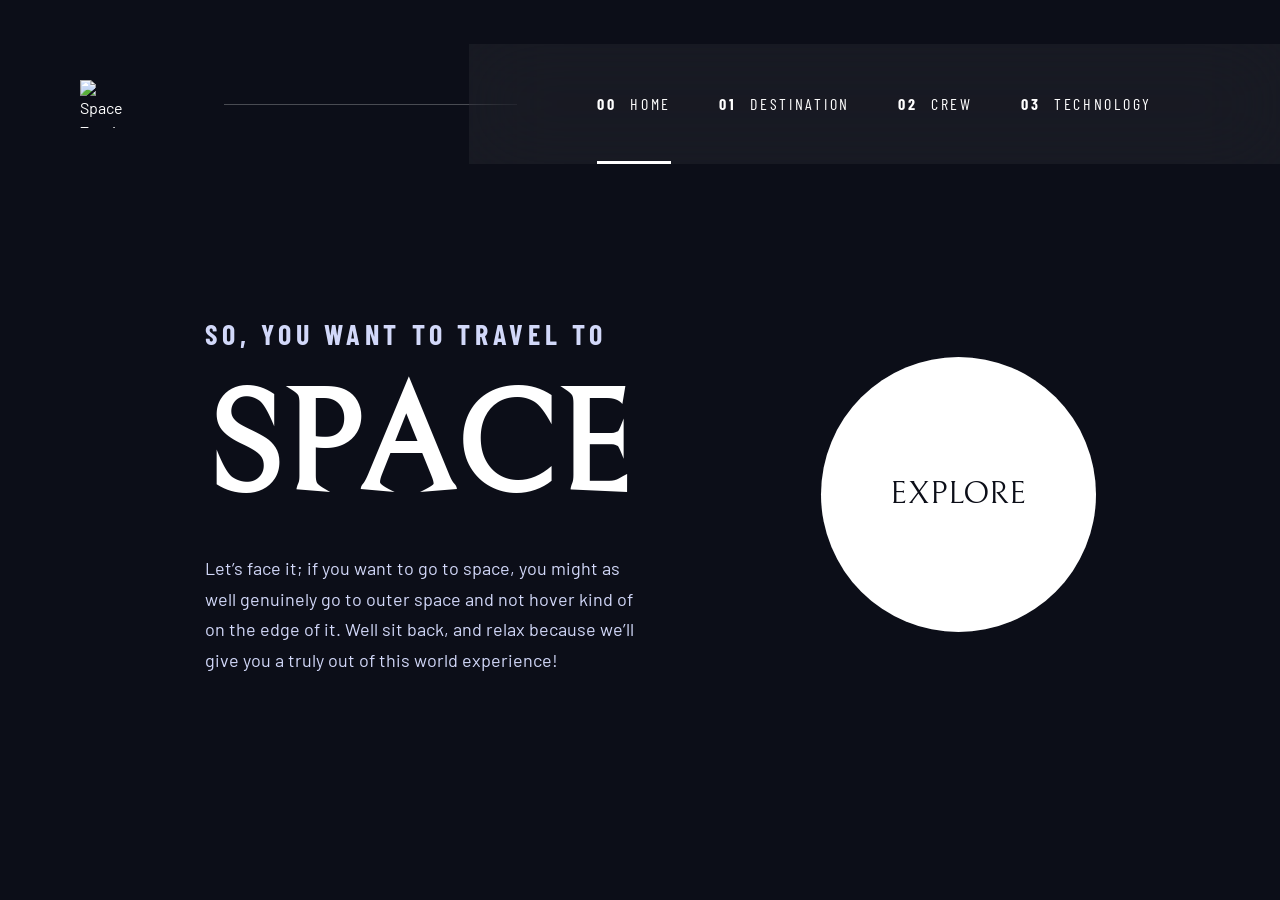
==== index.html @ 5d98bf6f "Update index.html" ====
<!DOCTYPE html>
<html lang="en">
<head>
  <meta charset="UTF-8">
  <meta http-equiv="X-UA-Compatible" content="IE=edge">
  <meta name="viewport" content="width=device-width, initial-scale=1.0">
  <link rel="stylesheet" href="css/reset.css">
  <link rel="stylesheet" href="css/style.css">
  <title>Space Tourism - Home</title>
  <script src="script.js" defer></script>
  
</head>
<body>
  <div class="page-container">
    <header class="header">
      <a href="index.html" class="header__logo-link">
        <img src="https://raw.githubusercontent.com/Kking927/space-tourism-multi-page-website/c124ceb71c9e15683adeff9bab0dc4fa76780b65/images/shared/logo.svg" alt="Space Tourism Star Logo" class="header__logo">
      </a>

      <div class="header__line"></div>

      <button class="nav-toggle" aria-controls="primary-nav" aria-expanded="false">
        <img src="https://raw.githubusercontent.com/Kking927/space-tourism-multi-page-website/c124ceb71c9e15683adeff9bab0dc4fa76780b65/images/shared/icon-hamburger.svg" alt="Open Menu" class="hamburger-icon">
        <img src="https://raw.githubusercontent.com/Kking927/space-tourism-multi-page-website/c124ceb71c9e15683adeff9bab0dc4fa76780b65/images/shared/icon-close.svg" alt="Close Menu" class="close-icon">
      </button>

      <nav class="nav" id="primary-nav">
        <ul class="nav__list">
          <li class="nav__item nav__item--active">
            <a href="index.html" class="nav__link"><span>00</span> Home</a>
          </li>
          <li class="nav__item">
            <a href="destination.html" class="nav__link"><span>01</span> Destination</a>
          </li>
          <li class="nav__item">
            <a href="crew.html" class="nav__link"><span>02</span> Crew</a>
          </li>
          <li class="nav__item">
            <a href="technology.html" class="nav__link"><span>03</span> Technology</a>
          </li>
        </ul>
      </nav>
    </header>

    <main class="hero">
      <div class="hero__content">
        <h1 class="hero__title">
          <span class="hero__span">So, you want to travel to </span>
          <span class="hero__main-text">Space</span>
        </h1>
        <p class="hero__description">Let’s face it; if you want to go to space, you might as well genuinely go to outer space and not hover kind of on the edge of it. Well sit back, and relax because we’ll give you a truly out of this world experience!</p>
      </div>

      <div class="hero__action">
        <a href="destination.html" class="hero__btn">Explore</a>
      </div>
    </main>
  </div>
</body>
</html>
---- css/style.css ----
@import url('https://fonts.googleapis.com/css2?family=Barlow+Condensed:ital,wght@0,400;0,700;1,400;1,700&family=Barlow:ital,wght@0,100;0,200;0,300;0,400;0,500;0,600;0,700;0,800;0,900;1,100;1,200;1,300;1,400;1,500;1,600;1,700;1,800;1,900&family=Bellefair&display=swap');

:root {
  /* colors */
  --blue-900: hsl(230 35% 7%);
  --blue-300: hsl(231 77% 90%);
  --white: hsl(0 0% 100%);

  --blue-900-raw: 230 35% 7%;
  --blue-300-raw: 231 77% 90%;
  --white-raw: 0 0% 100%;

  /* Font-families (Mapped safely to the imported engine weights) */
  --ff-serif: "Bellefair", serif;
  --ff-sans-cond: "Barlow Condensed", sans-serif;
  --ff-sans: "Barlow", sans-serif;

  /* font-sizes */
  --fs-preset-1: 9rem;
  --fs-preset-2: 6.25rem;
  --fs-preset-3: 3.5rem;
  --fs-preset-4: 2rem;
  --fs-preset-5: 1.75rem;
  --fs-preset-6: 1.75rem;
  --fs-preset-7: 0.875rem;
  --fs-preset-8: 1rem;
  --fs-preset-9: 1.125rem;

  /* letter spacing */
  --ls-preset-5: 4.75px;   /* Fine-tuned tracking match */
  --ls-preset-7: 2.35px;
  --ls-preset-8: 2.7px;

  /* spacing system */
  --space-1600: 8rem;
  --space-1200: 6rem;
  --space-1000: 5rem;
  --space-800: 4rem;
  --space-600: 3rem;
  --space-500: 2.5rem;
  --space-400: 2rem;
  --space-300: 1.5rem;
  --space-200: 1rem;
  --space-150: 0.75rem;
  --space-100: 0.5rem;
  --space-50: 0.25rem;
  --space-25: 0.125rem;
}

/* ==========================================================================
   00 HOMEPAGE STYLES
   ========================================================================== */

/* --- Body & Page --- */
body {
  line-height: 1.5;
  min-height: 100vh;
  text-rendering: optimizeSpeed;
  overflow-x: hidden;
  color: var(--white);
  font-family: var(--ff-sans);
  background-color: var(--blue-900);
  background-image: url("https://raw.githubusercontent.com/Kking927/space-tourism-multi-page-website/main/images/home/background-home-mobile.jpg");
  background-size: cover;
  background-position: center bottom;
  background-repeat: no-repeat;
  background-attachment: fixed;
}

.page-container {
  width: 100%;
  max-width: 90rem;
  margin: 0 auto;
  min-height: 100vh;
  display: flex;
  flex-direction: column;
}

/* Header Section */
.header {
  display: flex;
  justify-content: space-between;
  align-items: center;
  position: relative;
  min-height: clamp(5.5rem, 4.44vw + 4.46rem, 8.5rem);
  padding-inline: clamp(var(--space-300), 4vw + 0.5rem, var(--space-1000));
  z-index: 1000;
}

.header__logo {
  width: 2.5rem;
  height: 2.5rem;
}

.header__line {
  display: none;
}

.nav-toggle {
  position: absolute;
  right: clamp(var(--space-300), 4vw + 0.5rem, var(--space-1000));
  top: 50%;
  transform: translateY(-50%);
  z-index: 9999;
  padding: 0.5rem;
}

.nav-toggle .close-icon {
  display: none;
}

.nav-toggle[aria-expanded="true"] .hamburger-icon {
  display: none;
}

.nav-toggle[aria-expanded="true"] .close-icon {
  display: block;
}

.nav {
  position: fixed;
  inset: 0 0 0 30%;
  background-color: hsl(var(--blue-900-raw) / 0.95);
  backdrop-filter: blur(24px);
  padding: var(--space-1200) var(--space-400);
  transform: translateX(100%);
  transition: transform 0.3s ease-in-out;
  z-index: 999;
}

.nav[data-visible] {
  transform: translateX(0);
}

.nav__list {
  display: flex;
  flex-direction: column;
  gap: var(--space-400);
}

.nav__link {
  font-family: var(--ff-sans-cond);
  font-size: var(--fs-preset-8);
  letter-spacing: var(--ls-preset-8);
  text-transform: uppercase;
  display: block;
  padding-block: var(--space-50);
}

.nav__link span {
  font-weight: 700;
  margin-right: var(--space-100);
}

/* Hero Section */
.hero {
  flex-grow: 1;
  width: 100%;
  padding-inline: clamp(var(--space-300), 4vw + 0.5rem, var(--space-1000));
  padding-block-end: clamp(var(--space-600), 5vw + 1rem, var(--space-1600));
  display: flex;
  flex-direction: column;
  justify-content: space-around;
  align-items: center;
  text-align: center;
  gap: var(--space-600);
}

.hero__span {
  display: block;
  font-family: var(--ff-sans-cond);
  font-size: clamp(var(--fs-preset-8), 2.5vw, var(--fs-preset-5));
  letter-spacing: var(--ls-preset-5);
  color: var(--blue-300);
  text-transform: uppercase;
  margin-bottom: var(--space-200);
}

.hero__main-text {
  display: block;
  font-family: var(--ff-serif);
  font-size: clamp(5rem, 12vw, var(--fs-preset-1));
  text-transform: uppercase;
  color: var(--white);
  line-height: 1.1;
  margin-bottom: var(--space-300);
}

.hero__description {
  font-family: var(--ff-sans);
  font-size: clamp(0.9375rem, 1.5vw, var(--fs-preset-9));
  color: var(--blue-300);
  line-height: 1.7;
  max-width: 43ch;
  width: 100%;
  margin-inline: auto;
}

.hero__btn {
  display: grid;
  place-items: center;
  font-family: var(--ff-serif);
  font-size: clamp(1.25rem, 4vw, var(--fs-preset-4));
  text-transform: uppercase;
  color: var(--blue-900);
  background-color: var(--white);
  width: clamp(9.375rem, 25vw, 17.1875rem);
  height: clamp(9.375rem, 25vw, 17.1875rem);
  border-radius: 50%;
  position: relative;
  z-index: 1;
  transition: box-shadow 0.4s ease-in-out;
}

.hero__btn::after {
  content: "";
  position: absolute;
  inset: 0;
  background-color: hsl(var(--white-raw) / 0.1);
  border-radius: 50%;
  z-index: -1;
  transition: transform 0.4s cubic-bezier(0.25, 1, 0.5, 1);
}

.hero__btn:hover::after {
  transform: scale(1.5);
}

/* TABLET (768px Width and up) */
@media (min-width: 48rem) {
  body {
    background-image: url("https://raw.githubusercontent.com/Kking927/space-tourism-multi-page-website/main/images/home/background-home-tablet.jpg");
    background-position: center center;
  }

  .header {
    padding-inline-start: var(--space-500);
    padding-inline-end: 0;
  }

  .nav-toggle {
    display: none;
  }

  .nav {
    position: static;
    transform: none;
    background-color: hsl(var(--white-raw) / 0.05);
    backdrop-filter: blur(40px);
    padding-inline: var(--space-600);
    padding-block: 0;
    height: 100%;
    display: flex;
    align-items: center;
  }

  .nav__list {
    flex-direction: row;
    gap: var(--space-500);
    height: 100%;
  }

  .nav__item {
    height: 100%;
    display: flex;
    align-items: center;
    position: relative;
  }

  .nav__link {
    padding-block: var(--space-500);
    font-size: var(--fs-preset-7);
  }

  .nav__link span {
    display: none;
  }

  .nav__item::after {
    content: "";
    position: absolute;
    bottom: 0;
    left: 0;
    width: 100%;
    height: 3px;
    background-color: transparent;
    transition: background-color 0.2s ease;
  }

  .nav__item:hover::after {
    background-color: hsl(var(--white-raw) / 0.5);
  }

  .nav__item--active::after {
    background-color: var(--white);
  }

  .hero {
    flex-direction: column;
    justify-content: center;
    align-items: center;
    text-align: center;
    gap: var(--space-800); 
    padding-block-start: var(--space-600);
  }

  .hero__content {
    margin-inline: auto;
  }

  .hero__action {
    margin-inline: auto; 
  }
}

/* DESKTOP (1024px Width and up) */
@media (min-width: 64rem) {
  body {
    background-image: url("https://raw.githubusercontent.com/Kking927/space-tourism-multi-page-website/main/images/home/background-home-desktop.jpg");
  }

  .header {
    margin-block-start: var(--space-500);
    padding-inline-start: var(--space-1000);
  }

  .header__logo {
    width: 3rem;
    height: 3rem;
  }

  .header__line {
    display: block;
    height: 1px;
    background-color: hsl(var(--white-raw) / 0.25);
    flex-grow: 1;
    margin-inline-start: var(--space-1200);
    margin-inline-end: calc(var(--space-600) * -1);
    z-index: 10;
    position: relative;
  }

  .nav {
    padding-inline-start: var(--space-1600);
    padding-inline-end: var(--space-1600);
  }

  .nav__list {
    gap: var(--space-600);
  }

  .nav__link span {
    display: inline-block;
  }

  .hero {
    flex-direction: row;
    justify-content: space-between;
    align-items: center;
    text-align: left;
    max-width: 69.375rem;
    margin: 0 auto;
    width: 100%;
    padding-block-end: var(--space-1600);
  }

  .hero__description {
    margin-inline: 0;
  }

  .hero__action {
    margin-inline-end: var(--space-500);
  }
}

/* ==========================================================================
   DESTIONATION STYLES
   ========================================================================== */

/* Header Section */
.header {
  display: flex;
  justify-content: space-between;
  align-items: center;
  position: relative;
  min-height: clamp(5.5rem, 4.44vw + 4.46rem, 8.5rem);
  padding-inline: clamp(var(--space-300), 4vw + 0.5rem, var(--space-1000));
  z-index: 1000;
}

.header__logo {
  width: 2.5rem;
  height: 2.5rem;
}

.header__line {
  display: none;
}

.nav-toggle {
  position: absolute;
  right: clamp(var(--space-300), 4vw + 0.5rem, var(--space-1000));
  top: 50%;
  transform: translateY(-50%);
  z-index: 9999;
  padding: 0.5rem;
}

.nav-toggle .close-icon {
  display: none;
}

.nav-toggle[aria-expanded="true"] .hamburger-icon {
  display: none;
}

.nav-toggle[aria-expanded="true"] .close-icon {
  display: block;
}

.nav {
  position: fixed;
  inset: 0 0 0 30%;
  background-color: hsl(var(--blue-900-raw) / 0.95);
  backdrop-filter: blur(24px);
  padding: var(--space-1200) var(--space-400);
  transform: translateX(100%);
  transition: transform 0.3s ease-in-out;
  z-index: 999;
}

.nav[data-visible] {
  transform: translateX(0);
}

.nav__list {
  display: flex;
  flex-direction: column;
  gap: var(--space-400);
}

.nav__link {
  font-family: var(--ff-sans-cond);
  font-size: var(--fs-preset-8);
  letter-spacing: var(--ls-preset-8);
  text-transform: uppercase;
  display: block;
  padding-block: var(--space-50);
}

.nav__link span {
  font-weight: 700;
  margin-right: var(--space-100);
}

/* ==========================================================================
   DESTINATION CORE LAYOUTS (Mobile First Defaults)
   ========================================================================== */

.destination-main {
  flex-grow: 1;
  display: flex;
  flex-direction: column;
  padding-inline: var(--space-400);
  padding-block-end: var(--space-800);
}

.destination-container {
  display: grid;
  grid-template-columns: 1fr;
  gap: var(--space-200);
  max-width: 65rem;
  margin: 0 auto;
  width: 100%;
  text-align: center;
}

.destination__title {
  font-family: var(--ff-sans-cond);
  font-size: clamp(var(--fs-preset-8), 4vw, var(--fs-preset-5));
  letter-spacing: var(--ls-preset-5);
  font-weight: 400;
  text-transform: uppercase;
  margin-block-start: var(--space-200);
  margin-block-end: var(--space-400);
}

.destination__title-number {
  font-weight: 700;
  opacity: 0.25;
  margin-inline-end: var(--space-150);
}

.destination__image-wrapper {
  max-width: clamp(9rem, 30vw, 24rem);
  margin: 0 auto;
}

.destination__image {
  width: 100%;
  height: auto;
}

.planet-selector {
  margin-block-start: var(--space-200);
  margin-block-end: var(--space-300);
}

.planet-selector__list {
  display: flex;
  justify-content: center;
  gap: var(--space-400);
}

.planet-selector__btn {
  font-family: var(--ff-sans-cond);
  font-size: var(--fs-preset-8);
  letter-spacing: var(--ls-preset-8);
  text-transform: uppercase;
  color: var(--blue-300);
  padding-block-end: var(--space-50);
  position: relative;
}

.planet-selector__btn::after {
  content: "";
  position: absolute;
  bottom: 0;
  left: 0;
  width: 100%;
  height: 3px;
  background-color: transparent;
  transition: background-color 0.2s ease;
}

.planet-selector__btn:hover::after {
  background-color: hsl(var(--white-raw) / 0.5);
}

.planet-selector__btn--active {
  color: var(--white);
}

.planet-selector__btn--active::after {
  background-color: var(--white);
}

/* --- Main Typography Readout --- */
.planet-details__name {
  font-family: var(--ff-serif);
  font-size: 5rem;
  text-transform: uppercase;
  font-weight: 400;
  margin-block-end: var(--space-100);
  line-height: 1.1;
}

.planet-details__description {
  color: var(--blue-300);
  font-family: var(--ff-sans);
  line-height: 1.7;
  font-size: var(--fs-preset-8);
  max-width: 28rem;
  margin-block-end: var(--space-600);
}

.planet-details__divider {
  border: 0;
  height: 1px;
  background-color: hsl(var(--white-raw) / 0.1);
  margin-block-end: var(--space-400);
  max-width: 28rem;
}

/* --- Stats Sub-panel --- */
.planet-stats {
  display: flex;
  flex-direction: column;
  gap: var(--space-400);
}

.planet-stats__group {
  display: flex;
  flex-direction: column;
  gap: var(--space-100);
}

.planet-stats__label {
  font-family: var(--ff-sans-cond);
  font-size: var(--fs-preset-7);
  letter-spacing: var(--ls-preset-7);
  text-transform: uppercase;
  color: var(--blue-300);
}

.planet-stats__value {
  font-family: var(--ff-serif);
  font-size: var(--fs-preset-5);
  text-transform: uppercase;
}

/* ==========================================================================
   RESPONSIVE DESIGN BREAKPOINTS
   ========================================================================== */

/* TABLET (768px Width and up) */
@media (min-width: 48rem) {
  body {
    background-image: url("https://github.com/Kking927/space-tourism-multi-page-website/blob/main/images/destination/background-destination-tablet.jpg?raw=true");
    background-position: center center;
  }

  .header {
    padding-inline-start: var(--space-500);
    padding-inline-end: 0;
  }

  .nav-toggle {
    display: none !important;
  }

  .nav {
    position: static;
    transform: none !important;
    background-color: hsl(var(--white-raw) / 0.05);
    backdrop-filter: blur(40px);
    padding-inline: var(--space-600);
    padding-block: 0;
    height: 100%;
    display: flex;
    align-items: center;
  }

  .nav__list {
    flex-direction: row;
    gap: var(--space-500);
    height: 100%;
  }

  .nav__item {
    height: 100%;
    display: flex;
    align-items: center;
  }

  .nav__link {
    font-size: var(--fs-preset-8);
    letter-spacing: var(--ls-preset-8);
    padding-block: var(--space-600);
    position: relative;
  }

  .nav__link::after {
    content: "";
    position: absolute;
    bottom: 0;
    left: 0;
    width: 100%;
    height: 3px;
    background-color: transparent;
    transition: background-color 0.2s ease;
  }

  .nav__link:hover::after {
    background-color: hsl(var(--white-raw) / 0.5);
  }

  .nav__item--active .nav__link::after {
    background-color: var(--white);
  }

  .nav__link span {
    display: none;
  }

  .destination-container {
    grid-template-columns: 1fr 1fr;
    text-align: left;
    max-width: 75rem;
    column-gap: var(--space-1600);
    align-items: end;
    margin-block-start: var(--space-800);
  }

  .destination__image-wrapper {
    margin-inline-start: 0;
    max-width: 28rem;
    width: 100%;
    margin-block-end: 0;
  }

  .destination__data-column {
    display: flex;
    flex-direction: column;
    align-items: flex-start;
    justify-self: end;
    padding-block-start: var(--space-1200);
    width: 100%;
    max-width: 28rem;
  }

  .planet-details__description,
  .planet-details__divider {
    max-width: 36rem;
    margin-inline: auto;
  }

  .planet-stats {
    flex-direction: row;
    justify-content: center;
    gap: var(--space-1200);
  }
}

/* DESKTOP (1024px Width and up) */
@media (min-width: 64rem) {
  body {
    background-image: url("https://github.com/Kking927/space-tourism-multi-page-website/blob/main/images/destination/background-destination-desktop.jpg?raw=true");
  }

  .header {
    margin-block-start: var(--space-500);
    padding-inline-start: var(--space-1000);
  }

  .header__logo {
    width: 3rem;
    height: 3rem;
  }

  .header__line {
    display: block;
    height: 1px;
    background-color: hsl(var(--white-raw) / 0.25);
    flex-grow: 1;
    margin-inline-start: var(--space-1200);
    margin-inline-end: calc(var(--space-600) * -1);
    z-index: 10;
    position: relative;
  }

  .nav {
    padding-inline: var(--space-1600);
  }

  .nav__list {
    gap: var(--space-600);
  }

  .nav__link span {
    display: inline-block;
    font-weight: 700;
    margin-right: var(--space-100);
  }

  .destination-main {
    padding-inline: var(--space-1600);
  }
  
  .destination-container {
    grid-template-columns: 1fr 1fr;
    text-align: left;
    max-width: 75rem;
    column-gap: var(--space-1600);
    align-items: end;
    margin-block-start: var(--space-800);
  }

  .destination__visual-column {
    display: flex;
    flex-direction: column;
    align-items: flex-start;
    width: 100%;
  }

  .destination__title {
    margin-block-end: var(--space-1200);
    font-size: var(--fs-preset-5);
  }

  .destination__image-wrapper {
    margin-inline-start: 0;
    max-width: 30rem;
    width: 100%;
    margin-block-end: 0;
    padding-inline-start: var(--space-800);
  }
  
  .destination__data-column {
    display: flex;
    flex-direction: column;
    align-items: flex-start;
    justify-self: end; 
    padding-block-start: var(--space-1200);
    width: 100%;
    max-width: 28rem;
  }

  .planet-selector {
    margin-block-start: 0;
    margin-block-end: var(--space-400);
  }

  .planet-selector__list {
    justify-content: flex-start;
  }

  .planet-details__name {
    font-size: 6.25rem;
  }

  .planet-details__description {
    margin-inline-start: 0;
    max-width: 24.75rem;
  }

  .planet-details__divider {
    margin-inline: 0;
    max-width: 28rem;
  }

  .planet-stats {
    flex-direction: row;
    justify-content: flex-start;
    gap: var(--space-1600);
  }
}
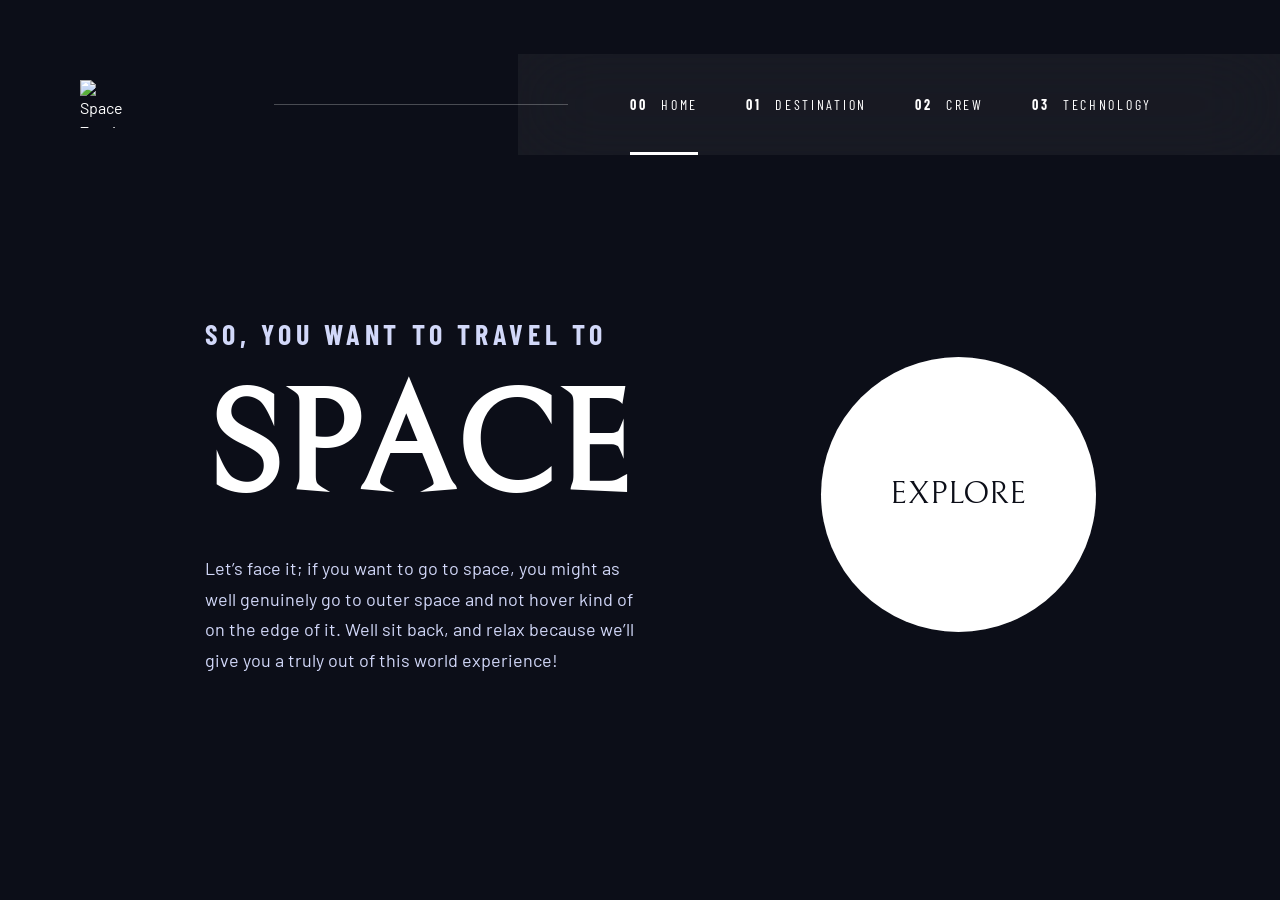
==== commit f74135b4: "Add class to body element for home page" ====
--- a/index.html
+++ b/index.html
@@ -7,10 +7,10 @@
   <link rel="stylesheet" href="css/reset.css">
   <link rel="stylesheet" href="css/style.css">
   <title>Space Tourism - Home</title>
-  <script src="script.js" defer></script>
+  <script src="js/navigation.js" defer></script>
+</head>
   
-</head>
-<body>
+<body class="page-home">
   <div class="page-container">
     <header class="header">
       <a href="index.html" class="header__logo-link">
--- a/css/style.css
+++ b/css/style.css
@@ -1,7 +1,7 @@
-@import url('https://fonts.googleapis.com/css2?family=Barlow+Condensed:ital,wght@0,400;0,700;1,400;1,700&family=Barlow:ital,wght@0,100;0,200;0,300;0,400;0,500;0,600;0,700;0,800;0,900;1,100;1,200;1,300;1,400;1,500;1,600;1,700;1,800;1,900&family=Bellefair&display=swap');
+@import url("https://fonts.googleapis.com/css2?family=Barlow+Condensed:ital,wght@0,400;0,700;1,400;1,700&family=Barlow:ital,wght@0,100;0,200;0,300;0,400;0,500;0,600;0,700;0,800;0,900;1,100;1,200;1,300;1,400;1,500;1,600;1,700;1,800;1,900&family=Bellefair&display=swap");
 
 :root {
-  /* colors */
+  /* Colors */
   --blue-900: hsl(230 35% 7%);
   --blue-300: hsl(231 77% 90%);
   --white: hsl(0 0% 100%);
@@ -10,12 +10,12 @@
   --blue-300-raw: 231 77% 90%;
   --white-raw: 0 0% 100%;
 
-  /* Font-families (Mapped safely to the imported engine weights) */
+  /* Font-families */
   --ff-serif: "Bellefair", serif;
   --ff-sans-cond: "Barlow Condensed", sans-serif;
   --ff-sans: "Barlow", sans-serif;
 
-  /* font-sizes */
+  /* Font-sizes */
   --fs-preset-1: 9rem;
   --fs-preset-2: 6.25rem;
   --fs-preset-3: 3.5rem;
@@ -26,12 +26,12 @@
   --fs-preset-8: 1rem;
   --fs-preset-9: 1.125rem;
 
-  /* letter spacing */
-  --ls-preset-5: 4.75px;   /* Fine-tuned tracking match */
+  /* Letter spacing */
+  --ls-preset-5: 4.75px;
   --ls-preset-7: 2.35px;
   --ls-preset-8: 2.7px;
 
-  /* spacing system */
+  /* Spacing system */
   --space-1600: 8rem;
   --space-1200: 6rem;
   --space-1000: 5rem;
@@ -48,23 +48,40 @@
 }
 
 /* ==========================================================================
-   00 HOMEPAGE STYLES
+   GLOBAL / BASE STYLES (Mobile First Defaults)
    ========================================================================== */
 
-/* --- Body & Page --- */
+/* --- Body Base --- */
 body {
   line-height: 1.5;
   min-height: 100vh;
   text-rendering: optimizeSpeed;
+  overflow-y: auto;
   overflow-x: hidden;
   color: var(--white);
   font-family: var(--ff-sans);
   background-color: var(--blue-900);
-  background-image: url("https://raw.githubusercontent.com/Kking927/space-tourism-multi-page-website/main/images/home/background-home-mobile.jpg");
   background-size: cover;
   background-position: center bottom;
   background-repeat: no-repeat;
   background-attachment: fixed;
+}
+
+/* --- Mobile Background Images --- */
+.page-home {
+  background-image: url("https://github.com/Kking927/space-tourism-multi-page-website/blob/main/images/home/background-home-mobile.jpg?raw=true");
+}
+
+.page-destination {
+  background-image: url("https://github.com/Kking927/space-tourism-multi-page-website/blob/main/images/destination/background-destination-mobile.jpg?raw=true");
+}
+
+.page-crew {
+  background-image: url("https://github.com/Kking927/space-tourism-multi-page-website/blob/main/images/crew/background-crew-mobile.jpg?raw=true");
+}
+
+.page-technology {
+  background-image: url("https://github.com/Kking927/space-tourism-multi-page-website/blob/main/images/technology/background-technology-mobile.jpg?raw=true");
 }
 
 .page-container {
@@ -76,7 +93,7 @@
   flex-direction: column;
 }
 
-/* Header Section */
+/* --- Header & Navigation --- */
 .header {
   display: flex;
   justify-content: space-between;
@@ -152,7 +169,9 @@
   margin-right: var(--space-100);
 }
 
-/* Hero Section */
+/* ==========================================================================
+   HOMEPAGE LAYOUT (Mobile Defaults)
+   ========================================================================== */
 .hero {
   flex-grow: 1;
   width: 100%;
@@ -226,237 +245,9 @@
   transform: scale(1.5);
 }
 
-/* TABLET (768px Width and up) */
-@media (min-width: 48rem) {
-  body {
-    background-image: url("https://raw.githubusercontent.com/Kking927/space-tourism-multi-page-website/main/images/home/background-home-tablet.jpg");
-    background-position: center center;
-  }
-
-  .header {
-    padding-inline-start: var(--space-500);
-    padding-inline-end: 0;
-  }
-
-  .nav-toggle {
-    display: none;
-  }
-
-  .nav {
-    position: static;
-    transform: none;
-    background-color: hsl(var(--white-raw) / 0.05);
-    backdrop-filter: blur(40px);
-    padding-inline: var(--space-600);
-    padding-block: 0;
-    height: 100%;
-    display: flex;
-    align-items: center;
-  }
-
-  .nav__list {
-    flex-direction: row;
-    gap: var(--space-500);
-    height: 100%;
-  }
-
-  .nav__item {
-    height: 100%;
-    display: flex;
-    align-items: center;
-    position: relative;
-  }
-
-  .nav__link {
-    padding-block: var(--space-500);
-    font-size: var(--fs-preset-7);
-  }
-
-  .nav__link span {
-    display: none;
-  }
-
-  .nav__item::after {
-    content: "";
-    position: absolute;
-    bottom: 0;
-    left: 0;
-    width: 100%;
-    height: 3px;
-    background-color: transparent;
-    transition: background-color 0.2s ease;
-  }
-
-  .nav__item:hover::after {
-    background-color: hsl(var(--white-raw) / 0.5);
-  }
-
-  .nav__item--active::after {
-    background-color: var(--white);
-  }
-
-  .hero {
-    flex-direction: column;
-    justify-content: center;
-    align-items: center;
-    text-align: center;
-    gap: var(--space-800); 
-    padding-block-start: var(--space-600);
-  }
-
-  .hero__content {
-    margin-inline: auto;
-  }
-
-  .hero__action {
-    margin-inline: auto; 
-  }
-}
-
-/* DESKTOP (1024px Width and up) */
-@media (min-width: 64rem) {
-  body {
-    background-image: url("https://raw.githubusercontent.com/Kking927/space-tourism-multi-page-website/main/images/home/background-home-desktop.jpg");
-  }
-
-  .header {
-    margin-block-start: var(--space-500);
-    padding-inline-start: var(--space-1000);
-  }
-
-  .header__logo {
-    width: 3rem;
-    height: 3rem;
-  }
-
-  .header__line {
-    display: block;
-    height: 1px;
-    background-color: hsl(var(--white-raw) / 0.25);
-    flex-grow: 1;
-    margin-inline-start: var(--space-1200);
-    margin-inline-end: calc(var(--space-600) * -1);
-    z-index: 10;
-    position: relative;
-  }
-
-  .nav {
-    padding-inline-start: var(--space-1600);
-    padding-inline-end: var(--space-1600);
-  }
-
-  .nav__list {
-    gap: var(--space-600);
-  }
-
-  .nav__link span {
-    display: inline-block;
-  }
-
-  .hero {
-    flex-direction: row;
-    justify-content: space-between;
-    align-items: center;
-    text-align: left;
-    max-width: 69.375rem;
-    margin: 0 auto;
-    width: 100%;
-    padding-block-end: var(--space-1600);
-  }
-
-  .hero__description {
-    margin-inline: 0;
-  }
-
-  .hero__action {
-    margin-inline-end: var(--space-500);
-  }
-}
-
 /* ==========================================================================
-   DESTIONATION STYLES
+   DESTINATION LAYOUT (Mobile Defaults)
    ========================================================================== */
-
-/* Header Section */
-.header {
-  display: flex;
-  justify-content: space-between;
-  align-items: center;
-  position: relative;
-  min-height: clamp(5.5rem, 4.44vw + 4.46rem, 8.5rem);
-  padding-inline: clamp(var(--space-300), 4vw + 0.5rem, var(--space-1000));
-  z-index: 1000;
-}
-
-.header__logo {
-  width: 2.5rem;
-  height: 2.5rem;
-}
-
-.header__line {
-  display: none;
-}
-
-.nav-toggle {
-  position: absolute;
-  right: clamp(var(--space-300), 4vw + 0.5rem, var(--space-1000));
-  top: 50%;
-  transform: translateY(-50%);
-  z-index: 9999;
-  padding: 0.5rem;
-}
-
-.nav-toggle .close-icon {
-  display: none;
-}
-
-.nav-toggle[aria-expanded="true"] .hamburger-icon {
-  display: none;
-}
-
-.nav-toggle[aria-expanded="true"] .close-icon {
-  display: block;
-}
-
-.nav {
-  position: fixed;
-  inset: 0 0 0 30%;
-  background-color: hsl(var(--blue-900-raw) / 0.95);
-  backdrop-filter: blur(24px);
-  padding: var(--space-1200) var(--space-400);
-  transform: translateX(100%);
-  transition: transform 0.3s ease-in-out;
-  z-index: 999;
-}
-
-.nav[data-visible] {
-  transform: translateX(0);
-}
-
-.nav__list {
-  display: flex;
-  flex-direction: column;
-  gap: var(--space-400);
-}
-
-.nav__link {
-  font-family: var(--ff-sans-cond);
-  font-size: var(--fs-preset-8);
-  letter-spacing: var(--ls-preset-8);
-  text-transform: uppercase;
-  display: block;
-  padding-block: var(--space-50);
-}
-
-.nav__link span {
-  font-weight: 700;
-  margin-right: var(--space-100);
-}
-
-/* ==========================================================================
-   DESTINATION CORE LAYOUTS (Mobile First Defaults)
-   ========================================================================== */
-
 .destination-main {
   flex-grow: 1;
   display: flex;
@@ -545,7 +336,6 @@
   background-color: var(--white);
 }
 
-/* --- Main Typography Readout --- */
 .planet-details__name {
   font-family: var(--ff-serif);
   font-size: 5rem;
@@ -572,7 +362,6 @@
   max-width: 28rem;
 }
 
-/* --- Stats Sub-panel --- */
 .planet-stats {
   display: flex;
   flex-direction: column;
@@ -600,16 +389,148 @@
 }
 
 /* ==========================================================================
-   RESPONSIVE DESIGN BREAKPOINTS
+   CREW LAYOUT (Mobile Defaults)
    ========================================================================== */
-
-/* TABLET (768px Width and up) */
+.crew-main {
+  flex-grow: 1;
+  display: grid;
+  align-items: start;
+  padding-block: clamp(var(--space-200), 4vh, var(--space-600));
+  padding-inline: clamp(var(--space-400), 5vw, var(--space-800));
+}
+
+.crew-grid-container {
+  display: grid;
+  grid-template-columns: 1fr;
+  gap: clamp(var(--space-200), 3vh, var(--space-400));
+  width: 100%;
+  max-width: 70rem;
+  margin: 0 auto;
+  text-align: center;
+}
+
+.crew__data-column {
+  display: flex;
+  flex-direction: column;
+  justify-content: center;
+}
+
+.crew__title {
+  font-family: var(--ff-sans-cond);
+  font-size: clamp(var(--fs-preset-8), 4vw, var(--fs-preset-5));
+  letter-spacing: var(--ls-preset-5);
+  text-transform: uppercase;
+  color: var(--white);
+  font-weight: 400;
+  margin-block-end: clamp(var(--space-300), 5vh, var(--space-800));
+  text-align: left;
+}
+
+.crew__title-number {
+  font-weight: 700;
+  color: hsl(var(--white-raw) / 0.25);
+  margin-inline-end: var(--space-200);
+}
+
+.crew__details {
+  margin-block-end: clamp(var(--space-300), 4vh, var(--space-600));
+}
+
+.crew__details-role {
+  font-family: var(--ff-serif);
+  font-size: clamp(var(--fs-preset-8), 3.5vw, var(--fs-preset-4));
+  text-transform: uppercase;
+  color: hsl(var(--white-raw) / 0.5);
+  margin-block-end: var(--space-50);
+}
+
+.crew__details-name {
+  font-family: var(--ff-serif);
+  font-size: clamp(var(--fs-preset-5), 7vw, var(--fs-preset-3));
+  text-transform: uppercase;
+  color: var(--white);
+  font-weight: 400;
+  margin-block-end: var(--space-300);
+}
+
+.crew__details-bio {
+  font-family: var(--ff-sans);
+  font-size: clamp(0.95rem, 3vw, var(--fs-preset-9));
+  color: var(--blue-300);
+  line-height: 1.8;
+  max-width: 28rem;
+  margin: 0 auto;
+}
+
+.crew-slider-controls {
+  display: flex;
+  justify-content: center;
+  gap: var(--space-300);
+  margin-block-end: clamp(var(--space-200), 3vh, var(--space-400));
+}
+
+.crew-slider__dot {
+  width: 0.95rem;
+  height: 0.95rem;
+  border-radius: 50%;
+  background-color: hsl(var(--white-raw) / 0.17);
+  transition: background-color 0.2s cubic-bezier(0.4, 0, 0.2, 1);
+}
+
+.crew-slider__dot:hover {
+  background-color: hsl(var(--white-raw) / 0.5);
+}
+
+.crew-slider__dot--active {
+  background-color: var(--white);
+}
+
+.crew__visual-column {
+  display: flex;
+  justify-content: center;
+  align-items: end;
+}
+
+.crew__image-wrapper {
+  width: 100%;
+  max-width: 28rem;
+  display: flex;
+  justify-content: center;
+}
+
+.crew__image {
+  width: auto;
+  height: auto;
+  max-height: clamp(15rem, 35vh, 25rem);
+  object-fit: contain;
+}
+
+/* ==========================================================================
+   TABLET MEDIA QUERY (min-width: 48rem)
+   ========================================================================== */
 @media (min-width: 48rem) {
   body {
+    background-position: center center;
+  }
+
+  /* --- Tablet Background Images --- */
+  .page-home {
+    background-image: url("https://github.com/Kking927/space-tourism-multi-page-website/blob/main/images/home/background-home-tablet.jpg?raw=true");
+  }
+
+  .page-destination {
     background-image: url("https://github.com/Kking927/space-tourism-multi-page-website/blob/main/images/destination/background-destination-tablet.jpg?raw=true");
-    background-position: center center;
-  }
-
+  }
+
+  .page-crew {
+    background-image: url("https://github.com/Kking927/space-tourism-multi-page-website/blob/main/images/crew/background-crew-tablet.jpg?raw=true");
+  }
+
+  .page-technology {
+    background-image: url("https://github.com/Kking927/space-tourism-multi-page-website/blob/main/images/technology/background-technology-tablet.jpg?raw=true");
+  }
+
+  /* --- Header & Navigation --- */
   .header {
     padding-inline-start: var(--space-500);
     padding-inline-end: 0;
@@ -641,16 +562,19 @@
     height: 100%;
     display: flex;
     align-items: center;
+    position: relative;
   }
 
   .nav__link {
-    font-size: var(--fs-preset-8);
-    letter-spacing: var(--ls-preset-8);
-    padding-block: var(--space-600);
-    position: relative;
-  }
-
-  .nav__link::after {
+    padding-block: var(--space-500);
+    font-size: var(--fs-preset-7);
+  }
+
+  .nav__link span {
+    display: none;
+  }
+
+  .nav__item::after {
     content: "";
     position: absolute;
     bottom: 0;
@@ -661,18 +585,30 @@
     transition: background-color 0.2s ease;
   }
 
-  .nav__link:hover::after {
+  .nav__item:hover::after {
     background-color: hsl(var(--white-raw) / 0.5);
   }
 
-  .nav__item--active .nav__link::after {
+  .nav__item--active::after {
     background-color: var(--white);
   }
 
-  .nav__link span {
-    display: none;
-  }
-
+  /* --- Home Tablet --- */
+  .hero {
+    flex-direction: column;
+    justify-content: center;
+    align-items: center;
+    text-align: center;
+    gap: var(--space-800);
+    padding-block-start: var(--space-600);
+  }
+
+  .hero__content,
+  .hero__action {
+    margin-inline: auto;
+  }
+
+  /* --- Destination Tablet --- */
   .destination-container {
     grid-template-columns: 1fr 1fr;
     text-align: left;
@@ -710,17 +646,54 @@
     justify-content: center;
     gap: var(--space-1200);
   }
-}
-
-/* DESKTOP (1024px Width and up) */
+
+  /* --- Crew Tablet --- */
+  .crew-main {
+    padding-inline: var(--space-600);
+  }
+
+  .crew-grid-container {
+    gap: var(--space-800);
+  }
+
+  .crew__details-bio {
+    max-width: 37rem;
+  }
+
+  .crew__image {
+    max-height: 40rem;
+  }
+}
+
+/* ==========================================================================
+   DESKTOP MEDIA QUERY (min-width: 64rem)
+   ========================================================================== */
 @media (min-width: 64rem) {
-  body {
+  /* --- Desktop Background Images --- */
+  .page-home {
+    background-image: url("https://github.com/Kking927/space-tourism-multi-page-website/blob/main/images/home/background-home-desktop.jpg?raw=true");
+  }
+
+  .page-destination {
     background-image: url("https://github.com/Kking927/space-tourism-multi-page-website/blob/main/images/destination/background-destination-desktop.jpg?raw=true");
   }
 
+  .page-crew {
+    background-image: url("https://github.com/Kking927/space-tourism-multi-page-website/blob/main/images/crew/background-crew-desktop.jpg?raw=true");
+  }
+
+  .page-technology {
+    background-image: url("https://github.com/Kking927/space-tourism-multi-page-website/blob/main/images/technology/background-technology-desktop.jpg?raw=true");
+  }
+
+  /* --- Desktop Header & Navigation --- */
   .header {
     margin-block-start: var(--space-500);
     padding-inline-start: var(--space-1000);
+    padding-inline-end: 0;
+    display: flex;
+    align-items: center;
+    position: relative;
   }
 
   .header__logo {
@@ -734,29 +707,63 @@
     background-color: hsl(var(--white-raw) / 0.25);
     flex-grow: 1;
     margin-inline-start: var(--space-1200);
-    margin-inline-end: calc(var(--space-600) * -1);
+    position: relative;
+    left: 50px;
     z-index: 10;
-    position: relative;
   }
 
   .nav {
-    padding-inline: var(--space-1600);
+    padding-inline-start: 7rem;
+    padding-inline-end: var(--space-1600);
+    z-index: 5;
+    background-color: hsl(var(--white-raw) / 0.05);
+    backdrop-filter: blur(40px);
+    height: 100%;
+    display: flex;
+    align-items: center;
   }
 
   .nav__list {
     gap: var(--space-600);
+    z-index: 20;
+  }
+
+  .nav__item {
+    height: 100%;
+    display: flex;
+    align-items: center;
+    position: relative;
   }
 
   .nav__link span {
     display: inline-block;
-    font-weight: 700;
-    margin-right: var(--space-100);
-  }
-
+  }
+
+  /* --- Home Desktop --- */
+  .hero {
+    flex-direction: row;
+    justify-content: space-between;
+    align-items: center;
+    text-align: left;
+    max-width: 69.375rem;
+    margin: 0 auto;
+    width: 100%;
+    padding-block-end: var(--space-1600);
+  }
+
+  .hero__description {
+    margin-inline: 0;
+  }
+
+  .hero__action {
+    margin-inline-end: var(--space-500);
+  }
+
+  /* --- Destination Desktop --- */
   .destination-main {
     padding-inline: var(--space-1600);
   }
-  
+
   .destination-container {
     grid-template-columns: 1fr 1fr;
     text-align: left;
@@ -785,12 +792,12 @@
     margin-block-end: 0;
     padding-inline-start: var(--space-800);
   }
-  
+
   .destination__data-column {
     display: flex;
     flex-direction: column;
     align-items: flex-start;
-    justify-self: end; 
+    justify-self: end;
     padding-block-start: var(--space-1200);
     width: 100%;
     max-width: 28rem;
@@ -824,4 +831,82 @@
     justify-content: flex-start;
     gap: var(--space-1600);
   }
-}
+
+  /* --- Crew Desktop --- */
+  .crew-main {
+    padding-inline: var(--space-1000);
+    padding-block-start: var(--space-300);
+    padding-block-end: var(--space-1200);
+    align-items: center;
+  }
+
+  .crew-grid-container {
+    grid-template-columns: 1.2fr 0.8fr;
+    text-align: left;
+    gap: var(--space-400);
+    width: 100%;
+    max-width: 80rem;
+    margin: 0 auto;
+  }
+
+  .crew__data-column {
+    align-items: flex-start;
+    padding-block-end: 0;
+  }
+
+  .crew__title {
+    margin-block-end: var(--space-1600);
+  }
+
+  .crew__details {
+    margin-block-end: var(--space-100);
+  }
+
+  .crew__details-role {
+    margin-block-end: var(--space-50);
+  }
+
+  .crew__details-name {
+    margin-block-end: var(--space-400);
+  }
+
+  .crew__details-bio {
+    margin: 0;
+    margin-block-end: var(--space-1600);
+    max-width: 27rem;
+  }
+
+  .crew-slider-controls {
+    justify-content: flex-start;
+    margin-block-end: 0;
+  }
+
+  .crew__visual-column {
+    display: flex;
+    justify-content: center;
+    align-items: flex-start;
+    margin-block-start: var(--space-800);
+  }
+}
+
+/* ==========================================================================
+   ACCESSIBILITY: REDUCED MOTION
+   ========================================================================== */
+@media (prefers-reduced-motion: reduce) {
+  *,
+  *::before,
+  *::after {
+    animation-duration: 0.01ms !important;
+    animation-iteration-count: 1 !important;
+    transition-duration: 0.01ms !important;
+    scroll-behavior: auto !important;
+  }
+
+  .nav {
+    transition: none !important;
+  }
+
+  .hero__btn::after {
+    transition: none !important;
+  }
+}
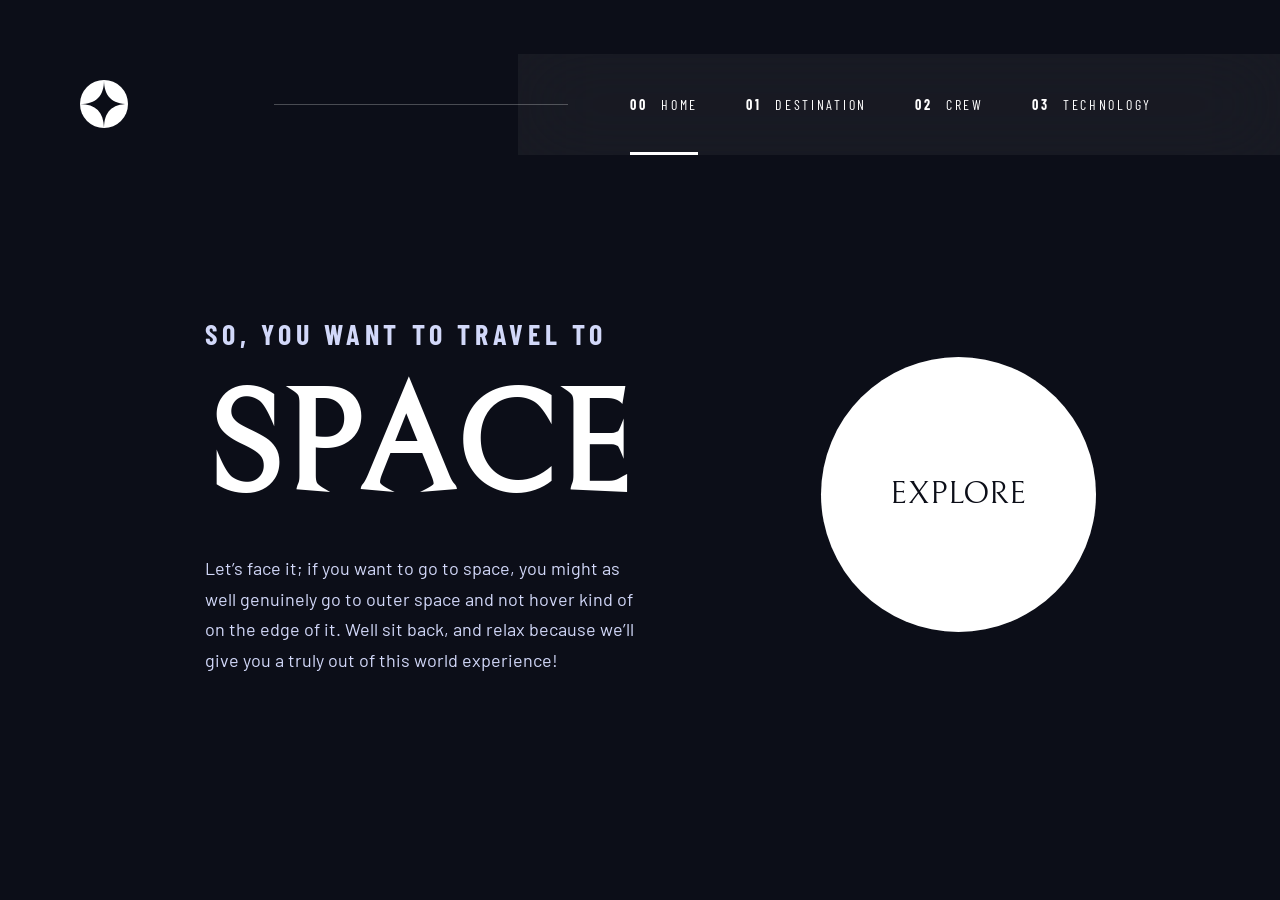
==== commit c8955d30: "Update index.html" ====
--- a/index.html
+++ b/index.html
@@ -14,14 +14,14 @@
   <div class="page-container">
     <header class="header">
       <a href="index.html" class="header__logo-link">
-        <img src="https://raw.githubusercontent.com/Kking927/space-tourism-multi-page-website/c124ceb71c9e15683adeff9bab0dc4fa76780b65/images/shared/logo.svg" alt="Space Tourism Star Logo" class="header__logo">
+        <img src="images/shared/logo.svg" alt="Space Tourism Star Logo" class="header__logo">
       </a>
 
       <div class="header__line"></div>
 
       <button class="nav-toggle" aria-controls="primary-nav" aria-expanded="false">
-        <img src="https://raw.githubusercontent.com/Kking927/space-tourism-multi-page-website/c124ceb71c9e15683adeff9bab0dc4fa76780b65/images/shared/icon-hamburger.svg" alt="Open Menu" class="hamburger-icon">
-        <img src="https://raw.githubusercontent.com/Kking927/space-tourism-multi-page-website/c124ceb71c9e15683adeff9bab0dc4fa76780b65/images/shared/icon-close.svg" alt="Close Menu" class="close-icon">
+        <img src="images/shared/icon-hamburger.svg" alt="Open Menu" class="hamburger-icon">
+        <img src="images/shared/icon-close.svg" alt="Close Menu" class="close-icon">
       </button>
 
       <nav class="nav" id="primary-nav">
--- a/css/style.css
+++ b/css/style.css
@@ -69,19 +69,19 @@
 
 /* --- Mobile Background Images --- */
 .page-home {
-  background-image: url("https://github.com/Kking927/space-tourism-multi-page-website/blob/main/images/home/background-home-mobile.jpg?raw=true");
+  background-image: url("images/home/background-home-mobile.jpg");
 }
 
 .page-destination {
-  background-image: url("https://github.com/Kking927/space-tourism-multi-page-website/blob/main/images/destination/background-destination-mobile.jpg?raw=true");
+  background-image: url("images/destination/background-destination-mobile.jpg");
 }
 
 .page-crew {
-  background-image: url("https://github.com/Kking927/space-tourism-multi-page-website/blob/main/images/crew/background-crew-mobile.jpg?raw=true");
+  background-image: url("images/crew/background-crew-mobile.jpg");
 }
 
 .page-technology {
-  background-image: url("https://github.com/Kking927/space-tourism-multi-page-website/blob/main/images/technology/background-technology-mobile.jpg?raw=true");
+  background-image: url("images/technology/background-technology-mobile.jpg");
 }
 
 .page-container {
@@ -506,6 +506,123 @@
 }
 
 /* ==========================================================================
+   TECH LAYOUT (Mobile Defaults)
+   ========================================================================== */
+.tech-main {
+  flex-grow: 1;
+  display: flex;
+  flex-direction: column;
+  padding-inline: clamp(var(--space-400), 5vw, var(--space-800));
+  padding-block-start: clamp(var(--space-200), 3vh, var(--space-400));
+  padding-block-end: var(--space-800);
+}
+
+.tech__title {
+  font-family: var(--ff-sans-cond);
+  font-size: clamp(var(--fs-preset-8), 4vw, var(--fs-preset-5));
+  letter-spacing: var(--ls-preset-5);
+  text-transform: uppercase;
+  color: var(--white);
+  font-weight: 400;
+  margin-block-end: clamp(var(--space-300), 4vh, var(--space-800));
+  text-align: left;
+}
+
+.tech__title-number {
+  font-weight: 700;
+  color: hsl(var(--white-raw) / 0.25);
+  margin-inline-end: var(--space-200);
+}
+
+.tech-grid-container {
+  display: flex;
+  flex-direction: column;
+  align-items: center;
+  width: 100%;
+}
+
+.tech__visual-column {
+  width: 100%;
+  order: 1;
+  margin-block-end: var(--space-400);
+}
+
+.tech__image-wrapper {
+  width: 100%;
+  display: block;
+}
+
+.tech__image {
+  width: 100%;
+  height: auto;
+  object-fit: cover;
+}
+
+.tech-tab-controls {
+  order: 2;
+  display: flex;
+  justify-content: center;
+  gap: var(--space-200);
+  margin-block-end: var(--space-400);
+}
+
+.tech-tab__btn {
+  width: 2.5rem;
+  height: 2.5rem;
+  border-radius: 50%;
+  border: 1px solid hsl(var(--white-raw) / 0.25);
+  color: var(--white);
+  font-family: var(--ff-serif);
+  font-size: var(--fs-preset-8);
+  display: grid;
+  place-items: center;
+  transition: border-color 0.2s ease, background-color 0.2s ease, color 0.2s ease;
+}
+
+.tech-tab__btn:hover {
+  border-color: var(--white);
+}
+
+.tech-tab__btn--active {
+  background-color: var(--white);
+  color: var(--blue-900);
+  border-color: var(--white);
+}
+
+.tech__details {
+  order: 3;
+  text-align: center;
+  padding-inline: var(--space-400);
+}
+
+.tech__subtitle {
+  font-family: var(--ff-sans-cond);
+  font-size: var(--fs-preset-8);
+  letter-spacing: var(--ls-preset-8);
+  text-transform: uppercase;
+  color: var(--blue-300);
+  margin-block-end: var(--space-100);
+}
+
+.tech__details-name {
+  font-family: var(--ff-serif);
+  font-size: clamp(1.5rem, 5vw, var(--fs-preset-3));
+  text-transform: uppercase;
+  color: var(--white);
+  font-weight: 400;
+  margin-block-end: var(--space-200);
+}
+
+.tech__details-bio {
+  font-family: var(--ff-sans);
+  font-size: clamp(0.95rem, 3vw, var(--fs-preset-9));
+  color: var(--blue-300);
+  line-height: 1.7;
+  max-width: 28rem;
+  margin: 0 auto;
+}
+
+/* ==========================================================================
    TABLET MEDIA QUERY (min-width: 48rem)
    ========================================================================== */
 @media (min-width: 48rem) {
@@ -515,20 +632,20 @@
 
   /* --- Tablet Background Images --- */
   .page-home {
-    background-image: url("https://github.com/Kking927/space-tourism-multi-page-website/blob/main/images/home/background-home-tablet.jpg?raw=true");
-  }
+  background-image: url("images/home/background-home-tablet.jpg");
+}
 
   .page-destination {
-    background-image: url("https://github.com/Kking927/space-tourism-multi-page-website/blob/main/images/destination/background-destination-tablet.jpg?raw=true");
-  }
+  background-image: url("images/destination/background-destination-tablet.jpg");
+}
 
   .page-crew {
-    background-image: url("https://github.com/Kking927/space-tourism-multi-page-website/blob/main/images/crew/background-crew-tablet.jpg?raw=true");
-  }
-
+  background-image: url("images/crew/background-crew-tablet.jpg");
+}
+  
   .page-technology {
-    background-image: url("https://github.com/Kking927/space-tourism-multi-page-website/blob/main/images/technology/background-technology-tablet.jpg?raw=true");
-  }
+  background-image: url("images/technology/background-technology-tablet.jpg");
+}
 
   /* --- Header & Navigation --- */
   .header {
@@ -537,12 +654,12 @@
   }
 
   .nav-toggle {
-    display: none !important;
+    display: none;
   }
 
   .nav {
     position: static;
-    transform: none !important;
+    transform: none;
     background-color: hsl(var(--white-raw) / 0.05);
     backdrop-filter: blur(40px);
     padding-inline: var(--space-600);
@@ -663,6 +780,17 @@
   .crew__image {
     max-height: 40rem;
   }
+
+  /* --- Technology Tablet --- */
+  .tech-tab__btn {
+    width: 3.75rem;
+    height: 3.75rem;
+    font-size: var(--fs-preset-5);
+  }
+
+  .tech__details-bio {
+    max-width: 28.5rem;
+  }
 }
 
 /* ==========================================================================
@@ -670,22 +798,21 @@
    ========================================================================== */
 @media (min-width: 64rem) {
   /* --- Desktop Background Images --- */
-  .page-home {
-    background-image: url("https://github.com/Kking927/space-tourism-multi-page-website/blob/main/images/home/background-home-desktop.jpg?raw=true");
-  }
+ .page-home {
+  background-image: url("images/home/background-home-desktop.jpg");
+}
 
   .page-destination {
-    background-image: url("https://github.com/Kking927/space-tourism-multi-page-website/blob/main/images/destination/background-destination-desktop.jpg?raw=true");
-  }
-
-  .page-crew {
-    background-image: url("https://github.com/Kking927/space-tourism-multi-page-website/blob/main/images/crew/background-crew-desktop.jpg?raw=true");
-  }
-
-  .page-technology {
-    background-image: url("https://github.com/Kking927/space-tourism-multi-page-website/blob/main/images/technology/background-technology-desktop.jpg?raw=true");
-  }
-
+  background-image: url("images/destination/background-destination-desktop.jpg");
+}
+
+.page-crew {
+  background-image: url("images/crew/background-crew-desktop.jpg");
+}
+
+.page-technology {
+  background-image: url("images/technology/background-technology-desktop.jpg");
+}
   /* --- Desktop Header & Navigation --- */
   .header {
     margin-block-start: var(--space-500);
@@ -887,6 +1014,67 @@
     align-items: flex-start;
     margin-block-start: var(--space-800);
   }
+
+  /* --- Technology Desktop --- */
+  .tech-main {
+    padding-inline: var(--space-1000) 0;
+    padding-block-start: var(--space-300);
+    padding-block-end: var(--space-1200);
+    justify-content: center;
+  }
+
+  .tech__title {
+    margin-block-end: var(--space-600);
+  }
+
+  .tech-grid-container {
+    display: grid;
+    grid-template-columns: auto 1fr auto;
+    align-items: center;
+    column-gap: var(--space-800);
+    width: 100%;
+  }
+
+  .tech-tab-controls {
+    order: 1;
+    flex-direction: column;
+    gap: var(--space-400);
+    margin-block-end: 0;
+  }
+
+  .tech-tab__btn {
+    width: 5rem;
+    height: 5rem;
+    font-size: var(--fs-preset-4);
+  }
+
+  .tech__details {
+    order: 2;
+    text-align: left;
+    padding-inline: 0;
+  }
+
+  .tech__details-bio {
+    margin: 0;
+    max-width: 27rem;
+  }
+
+  .tech__visual-column {
+    order: 3;
+    margin-block-end: 0;
+    justify-self: end;
+    align-self: center;
+  }
+
+  .tech__image-wrapper {
+    display: block;
+  }
+
+  .tech__image {
+    max-width: 32rem;
+    width: auto;
+    height: auto;
+  }
 }
 
 /* ==========================================================================
@@ -896,17 +1084,17 @@
   *,
   *::before,
   *::after {
-    animation-duration: 0.01ms !important;
-    animation-iteration-count: 1 !important;
-    transition-duration: 0.01ms !important;
-    scroll-behavior: auto !important;
+    animation-duration: 0.01ms;
+    animation-iteration-count: 1;
+    transition-duration: 0.01ms;
+    scroll-behavior: auto;
   }
 
   .nav {
-    transition: none !important;
+    transition: none;
   }
 
   .hero__btn::after {
-    transition: none !important;
-  }
-}
+    transition: none;
+  }
+}
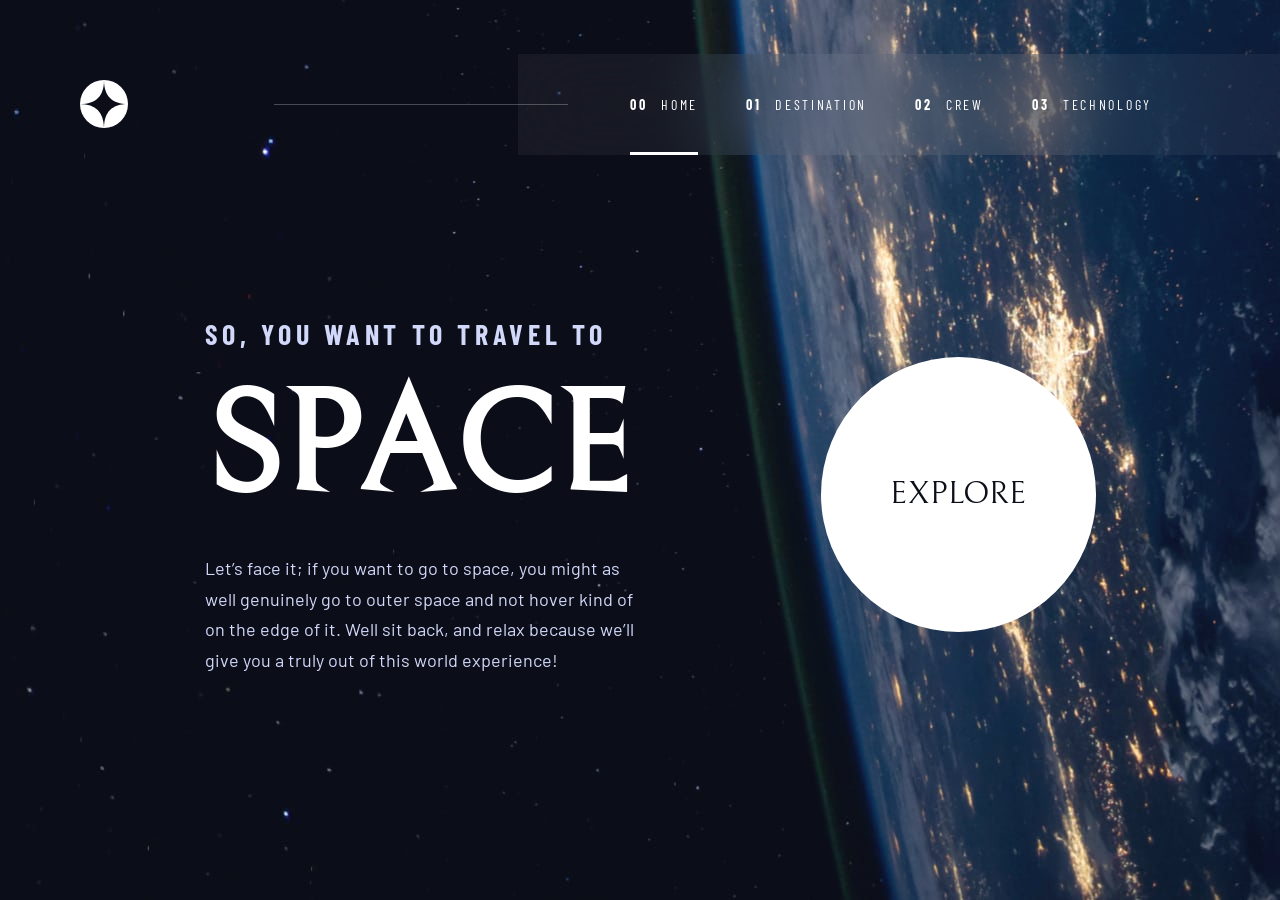
==== commit d27a9d0b: "Update index.html" ====
--- a/index.html
+++ b/index.html
@@ -4,6 +4,9 @@
   <meta charset="UTF-8">
   <meta http-equiv="X-UA-Compatible" content="IE=edge">
   <meta name="viewport" content="width=device-width, initial-scale=1.0">
+  <link rel="preconnect" href="https://fonts.googleapis.com">
+  <link rel="preconnect" href="https://fonts.gstatic.com" crossorigin>
+  <link href="https://fonts.googleapis.com/css2?family=Barlow+Condensed:wght@400;700&family=Barlow:wght@400;700&family=Bellefair&display=swap" rel="stylesheet">
   <link rel="stylesheet" href="css/reset.css">
   <link rel="stylesheet" href="css/style.css">
   <title>Space Tourism - Home</title>
@@ -19,7 +22,7 @@
 
       <div class="header__line"></div>
 
-      <button class="nav-toggle" aria-controls="primary-nav" aria-expanded="false">
+      <button type="button" class="nav-toggle" aria-controls="primary-nav" aria-expanded="false">
         <img src="images/shared/icon-hamburger.svg" alt="Open Menu" class="hamburger-icon">
         <img src="images/shared/icon-close.svg" alt="Close Menu" class="close-icon">
       </button>
--- a/css/style.css
+++ b/css/style.css
@@ -1,5 +1,3 @@
-@import url("https://fonts.googleapis.com/css2?family=Barlow+Condensed:ital,wght@0,400;0,700;1,400;1,700&family=Barlow:ital,wght@0,100;0,200;0,300;0,400;0,500;0,600;0,700;0,800;0,900;1,100;1,200;1,300;1,400;1,500;1,600;1,700;1,800;1,900&family=Bellefair&display=swap");
-
 :root {
   /* Colors */
   --blue-900: hsl(230 35% 7%);
@@ -69,19 +67,19 @@
 
 /* --- Mobile Background Images --- */
 .page-home {
-  background-image: url("images/home/background-home-mobile.jpg");
+  background-image: url("../images/home/background-home-mobile.jpg");
 }
 
 .page-destination {
-  background-image: url("images/destination/background-destination-mobile.jpg");
+  background-image: url("../images/destination/background-destination-mobile.jpg");
 }
 
 .page-crew {
-  background-image: url("images/crew/background-crew-mobile.jpg");
+  background-image: url("../images/crew/background-crew-mobile.jpg");
 }
 
 .page-technology {
-  background-image: url("images/technology/background-technology-mobile.jpg");
+  background-image: url("../images/technology/background-technology-mobile.jpg");
 }
 
 .page-container {
@@ -107,6 +105,17 @@
 .header__logo {
   width: 2.5rem;
   height: 2.5rem;
+}
+
+.header__logo-link {
+  display: inline-block;
+  transition: opacity 0.25s ease, transform 0.25s ease;
+}
+
+.header__logo-link:hover,
+.header__logo-link:focus-visible {
+  opacity: 0.8;
+  transform: scale(1.05);
 }
 
 .header__line {
@@ -156,17 +165,24 @@
 }
 
 .nav__link {
+  position: relative;
   font-family: var(--ff-sans-cond);
   font-size: var(--fs-preset-8);
   letter-spacing: var(--ls-preset-8);
   text-transform: uppercase;
   display: block;
   padding-block: var(--space-50);
+  transition: color 0.25s ease, opacity 0.25s ease;
 }
 
 .nav__link span {
   font-weight: 700;
   margin-right: var(--space-100);
+}
+
+.nav__link:hover,
+.nav__link:focus-visible {
+  color: var(--blue-300);
 }
 
 /* ==========================================================================
@@ -506,7 +522,7 @@
 }
 
 /* ==========================================================================
-   TECH LAYOUT (Mobile Defaults)
+   TECH LAYOUT (MOBILE DEFAULTS)
    ========================================================================== */
 .tech-main {
   flex-grow: 1;
@@ -576,7 +592,8 @@
   font-size: var(--fs-preset-8);
   display: grid;
   place-items: center;
-  transition: border-color 0.2s ease, background-color 0.2s ease, color 0.2s ease;
+  transition: border-color 0.2s ease, background-color 0.2s ease,
+    color 0.2s ease;
 }
 
 .tech-tab__btn:hover {
@@ -632,19 +649,19 @@
 
   /* --- Tablet Background Images --- */
   .page-home {
-  background-image: url("images/home/background-home-tablet.jpg");
+  background-image: url("../images/home/background-home-tablet.jpg");
 }
 
   .page-destination {
-  background-image: url("images/destination/background-destination-tablet.jpg");
+  background-image: url("../images/destination/background-destination-tablet.jpg");
 }
 
   .page-crew {
-  background-image: url("images/crew/background-crew-tablet.jpg");
+  background-image: url("../images/crew/background-crew-tablet.jpg");
 }
   
   .page-technology {
-  background-image: url("images/technology/background-technology-tablet.jpg");
+  background-image: url("../images/technology/background-technology-tablet.jpg");
 }
 
   /* --- Header & Navigation --- */
@@ -780,17 +797,6 @@
   .crew__image {
     max-height: 40rem;
   }
-
-  /* --- Technology Tablet --- */
-  .tech-tab__btn {
-    width: 3.75rem;
-    height: 3.75rem;
-    font-size: var(--fs-preset-5);
-  }
-
-  .tech__details-bio {
-    max-width: 28.5rem;
-  }
 }
 
 /* ==========================================================================
@@ -799,19 +805,19 @@
 @media (min-width: 64rem) {
   /* --- Desktop Background Images --- */
  .page-home {
-  background-image: url("images/home/background-home-desktop.jpg");
+  background-image: url("../images/home/background-home-desktop.jpg");
 }
 
   .page-destination {
-  background-image: url("images/destination/background-destination-desktop.jpg");
+  background-image: url("../images/destination/background-destination-desktop.jpg");
 }
 
 .page-crew {
-  background-image: url("images/crew/background-crew-desktop.jpg");
+  background-image: url("../images/crew/background-crew-desktop.jpg");
 }
 
 .page-technology {
-  background-image: url("images/technology/background-technology-desktop.jpg");
+  background-image: url("../images/technology/background-technology-desktop.jpg");
 }
   /* --- Desktop Header & Navigation --- */
   .header {
@@ -1017,10 +1023,12 @@
 
   /* --- Technology Desktop --- */
   .tech-main {
-    padding-inline: var(--space-1000) 0;
+    padding-inline: var(--space-1000);
     padding-block-start: var(--space-300);
     padding-block-end: var(--space-1200);
     justify-content: center;
+    max-width: 90rem;
+    margin-inline: auto;
   }
 
   .tech__title {
@@ -1042,21 +1050,10 @@
     margin-block-end: 0;
   }
 
-  .tech-tab__btn {
-    width: 5rem;
-    height: 5rem;
-    font-size: var(--fs-preset-4);
-  }
-
   .tech__details {
     order: 2;
     text-align: left;
     padding-inline: 0;
-  }
-
-  .tech__details-bio {
-    margin: 0;
-    max-width: 27rem;
   }
 
   .tech__visual-column {
@@ -1064,16 +1061,14 @@
     margin-block-end: 0;
     justify-self: end;
     align-self: center;
-  }
-
-  .tech__image-wrapper {
-    display: block;
+    width: 100%;
+    max-width: 32rem;
   }
 
   .tech__image {
-    max-width: 32rem;
-    width: auto;
+    width: 100%;
     height: auto;
+    object-fit: cover;
   }
 }
 
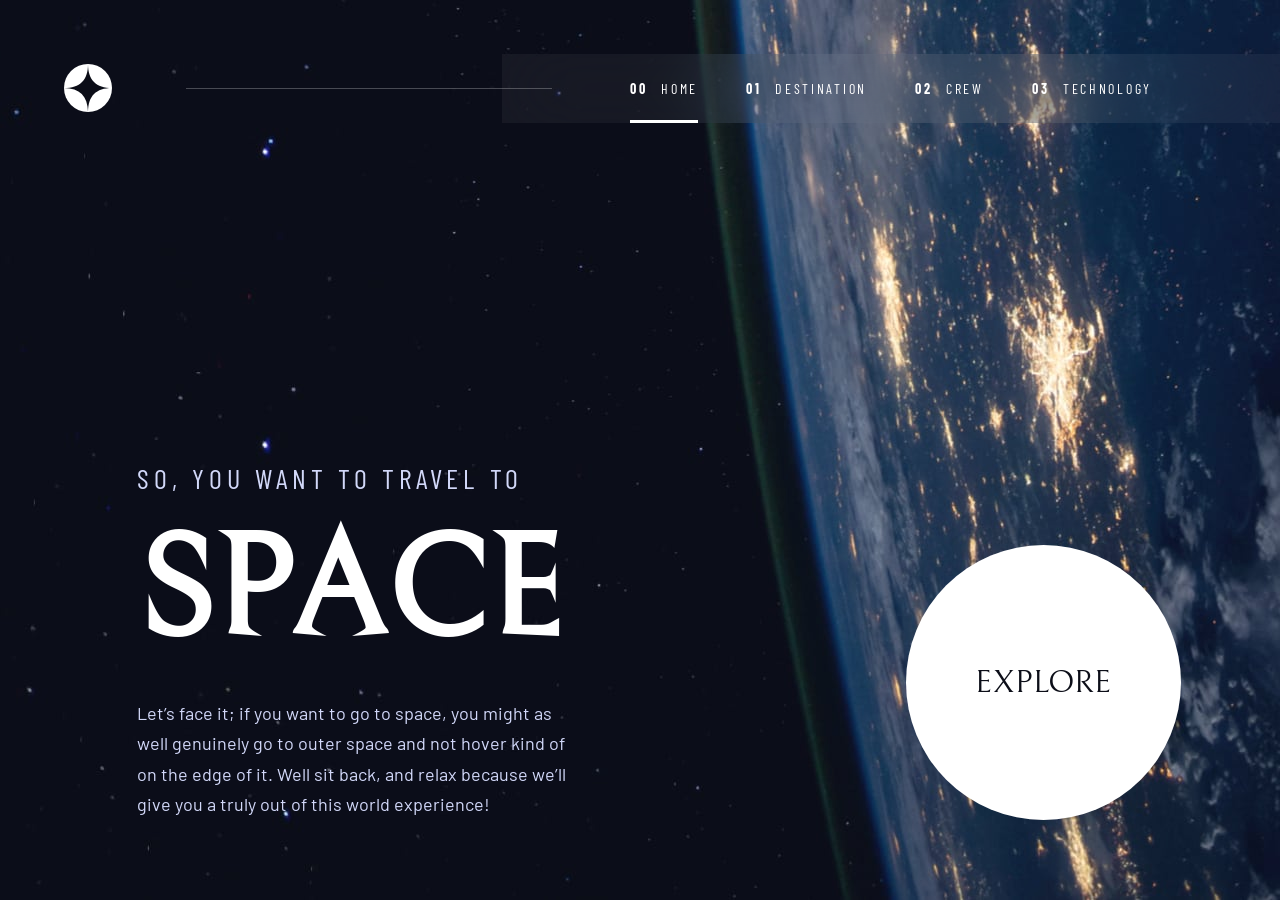
==== commit baf686e2: "Update index.html" ====
--- a/index.html
+++ b/index.html
@@ -6,7 +6,7 @@
   <meta name="viewport" content="width=device-width, initial-scale=1.0">
   <link rel="preconnect" href="https://fonts.googleapis.com">
   <link rel="preconnect" href="https://fonts.gstatic.com" crossorigin>
-  <link href="https://fonts.googleapis.com/css2?family=Barlow+Condensed:wght@400;700&family=Barlow:wght@400;700&family=Bellefair&display=swap" rel="stylesheet">
+  <link href="https://fonts.googleapis.com/css2?family=Barlow+Condensed:wght@400;700&family=Barlow:wght@400;700&family=Bellefair:wght@400&display=swap" rel="stylesheet">
   <link rel="stylesheet" href="css/reset.css">
   <link rel="stylesheet" href="css/style.css">
   <title>Space Tourism - Home</title>
--- a/css/style.css
+++ b/css/style.css
@@ -12,6 +12,10 @@
   --ff-serif: "Bellefair", serif;
   --ff-sans-cond: "Barlow Condensed", sans-serif;
   --ff-sans: "Barlow", sans-serif;
+
+  /* Font-weights */
+  --fw-regular: 400;
+  --fw-bold: 700;
 
   /* Font-sizes */
   --fs-preset-1: 9rem;
@@ -58,6 +62,7 @@
   overflow-x: hidden;
   color: var(--white);
   font-family: var(--ff-sans);
+  font-weight: var(--fw-regular);
   background-color: var(--blue-900);
   background-size: cover;
   background-position: center bottom;
@@ -177,7 +182,7 @@
 
 .nav__link span {
   font-weight: 700;
-  margin-right: var(--space-100);
+  margin-inline-end: var(--space-100);
 }
 
 .nav__link:hover,
@@ -205,6 +210,7 @@
   display: block;
   font-family: var(--ff-sans-cond);
   font-size: clamp(var(--fs-preset-8), 2.5vw, var(--fs-preset-5));
+  font-weight: var(--fw-regular);
   letter-spacing: var(--ls-preset-5);
   color: var(--blue-300);
   text-transform: uppercase;
@@ -335,7 +341,7 @@
   bottom: 0;
   left: 0;
   width: 100%;
-  height: 3px;
+  height: 0.1875rem;
   background-color: transparent;
   transition: background-color 0.2s ease;
 }
@@ -700,7 +706,7 @@
   }
 
   .nav__link {
-    padding-block: var(--space-500);
+    padding-block: var(--space-300);
     font-size: var(--fs-preset-7);
   }
 
@@ -812,17 +818,25 @@
   background-image: url("../images/destination/background-destination-desktop.jpg");
 }
 
-.page-crew {
+  .page-crew {
   background-image: url("../images/crew/background-crew-desktop.jpg");
 }
 
-.page-technology {
+  .page-technology {
   background-image: url("../images/technology/background-technology-desktop.jpg");
 }
+
+  .hero,
+  .destination-main,
+  .crew-main,
+  .tech-main {
+    padding-block-start: clamp(var(--space-800), 12vh, var(--space-1200));
+  }
+  
   /* --- Desktop Header & Navigation --- */
-  .header {
-    margin-block-start: var(--space-500);
-    padding-inline-start: var(--space-1000);
+   .header {
+    margin-block-start: var(--space-300);
+    padding-inline-start: var(--space-800);
     padding-inline-end: 0;
     display: flex;
     align-items: center;
@@ -839,14 +853,14 @@
     height: 1px;
     background-color: hsl(var(--white-raw) / 0.25);
     flex-grow: 1;
-    margin-inline-start: var(--space-1200);
+    margin-inline-start: var(--space-300);
     position: relative;
     left: 50px;
     z-index: 10;
   }
 
   .nav {
-    padding-inline-start: 7rem;
+    padding-inline-start: var(--space-1600);
     padding-inline-end: var(--space-1600);
     z-index: 5;
     background-color: hsl(var(--white-raw) / 0.05);
@@ -872,16 +886,15 @@
     display: inline-block;
   }
 
-  /* --- Home Desktop --- */
   .hero {
     flex-direction: row;
     justify-content: space-between;
-    align-items: center;
+    align-items: flex-end;
     text-align: left;
-    max-width: 69.375rem;
     margin: 0 auto;
     width: 100%;
-    padding-block-end: var(--space-1600);
+    padding-block-start: var(--space-300);
+    padding-inline-start: 0;
   }
 
   .hero__description {
@@ -891,7 +904,7 @@
   .hero__action {
     margin-inline-end: var(--space-500);
   }
-
+  
   /* --- Destination Desktop --- */
   .destination-main {
     padding-inline: var(--space-1600);
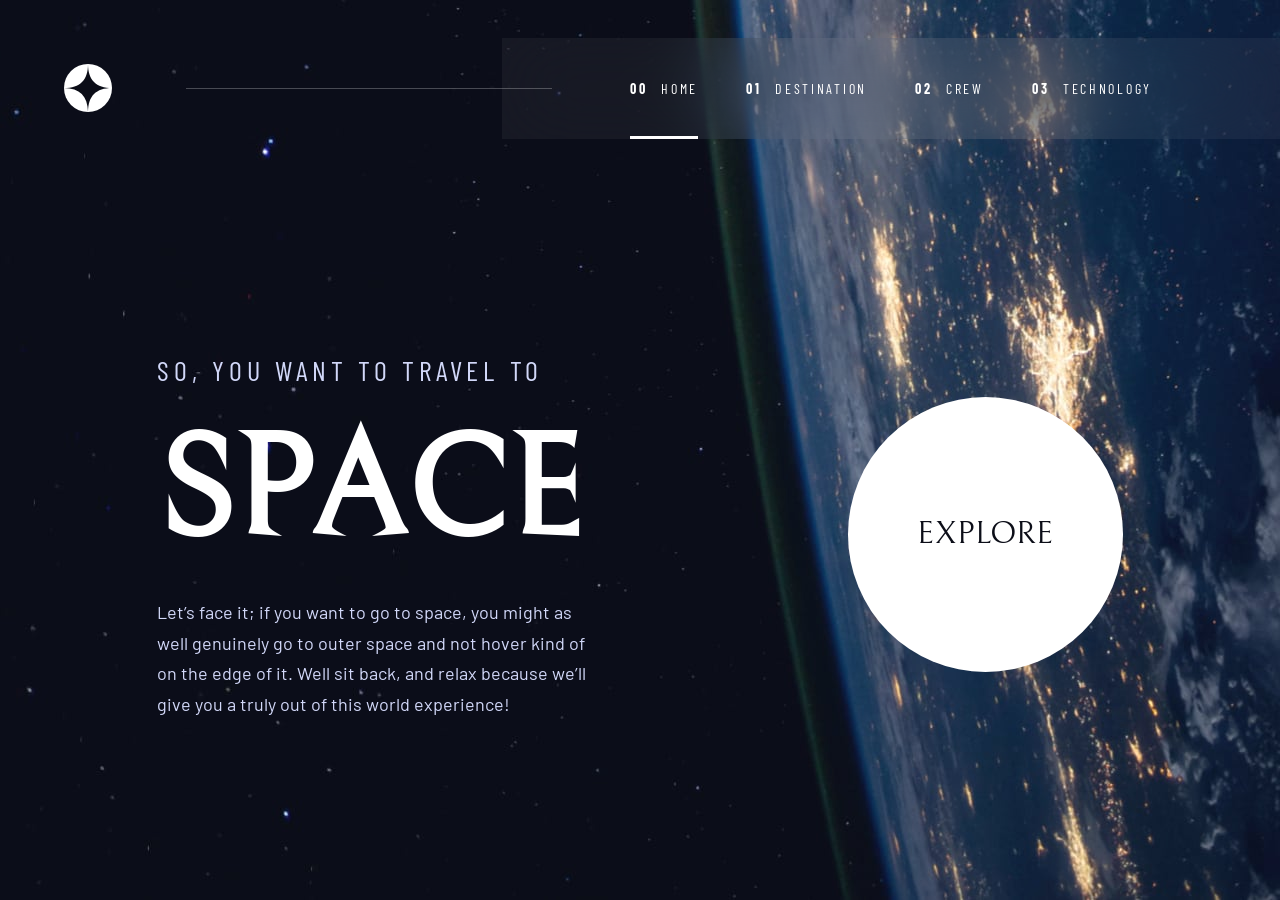
==== commit 369dd160: "Update index.html" ====
--- a/index.html
+++ b/index.html
@@ -6,7 +6,7 @@
   <meta name="viewport" content="width=device-width, initial-scale=1.0">
   <link rel="preconnect" href="https://fonts.googleapis.com">
   <link rel="preconnect" href="https://fonts.gstatic.com" crossorigin>
-  <link href="https://fonts.googleapis.com/css2?family=Barlow+Condensed:wght@400;700&family=Barlow:wght@400;700&family=Bellefair:wght@400&display=swap" rel="stylesheet">
+  <link href="https://fonts.googleapis.com/css2?family=Barlow+Condensed:wght@400;700&family=Barlow:wght@400;700&family=Bellefair&display=swap" rel="stylesheet">
   <link rel="stylesheet" href="css/reset.css">
   <link rel="stylesheet" href="css/style.css">
   <title>Space Tourism - Home</title>
--- a/css/style.css
+++ b/css/style.css
@@ -193,17 +193,28 @@
 /* ==========================================================================
    HOMEPAGE LAYOUT (Mobile Defaults)
    ========================================================================== */
+/* Hero Section */
 .hero {
   flex-grow: 1;
-  width: 100%;
+  display: flex;
+  flex-direction: column;
+  justify-content: space-between;
+  align-items: center;
+  text-align: center;
   padding-inline: clamp(var(--space-300), 4vw + 0.5rem, var(--space-1000));
   padding-block-end: clamp(var(--space-600), 5vw + 1rem, var(--space-1600));
+}
+
+.hero__content {
   display: flex;
   flex-direction: column;
-  justify-content: space-around;
   align-items: center;
-  text-align: center;
-  gap: var(--space-600);
+  margin-block-start: auto;
+  margin-block-end: auto;
+}
+
+.hero__action {
+  margin-block-start: var(--space-600);
 }
 
 .hero__span {
@@ -214,7 +225,7 @@
   letter-spacing: var(--ls-preset-5);
   color: var(--blue-300);
   text-transform: uppercase;
-  margin-bottom: var(--space-200);
+  margin-bottom: var(--space-300);
 }
 
 .hero__main-text {
@@ -687,7 +698,6 @@
     backdrop-filter: blur(40px);
     padding-inline: var(--space-600);
     padding-block: 0;
-    height: 100%;
     display: flex;
     align-items: center;
   }
@@ -706,7 +716,7 @@
   }
 
   .nav__link {
-    padding-block: var(--space-300);
+    padding-block: var(--space-500);
     font-size: var(--fs-preset-7);
   }
 
@@ -865,7 +875,6 @@
     z-index: 5;
     background-color: hsl(var(--white-raw) / 0.05);
     backdrop-filter: blur(40px);
-    height: 100%;
     display: flex;
     align-items: center;
   }
@@ -888,13 +897,15 @@
 
   .hero {
     flex-direction: row;
-    justify-content: space-between;
-    align-items: flex-end;
     text-align: left;
-    margin: 0 auto;
     width: 100%;
-    padding-block-start: var(--space-300);
-    padding-inline-start: 0;
+  }
+
+  .hero__content {
+    margin-block-start: 0;
+    margin-block-end: 0;
+    align-items: flex-start;
+    max-width: 28rem;
   }
 
   .hero__description {
@@ -902,7 +913,7 @@
   }
 
   .hero__action {
-    margin-inline-end: var(--space-500);
+    margin-block-start: 0;
   }
   
   /* --- Destination Desktop --- */
